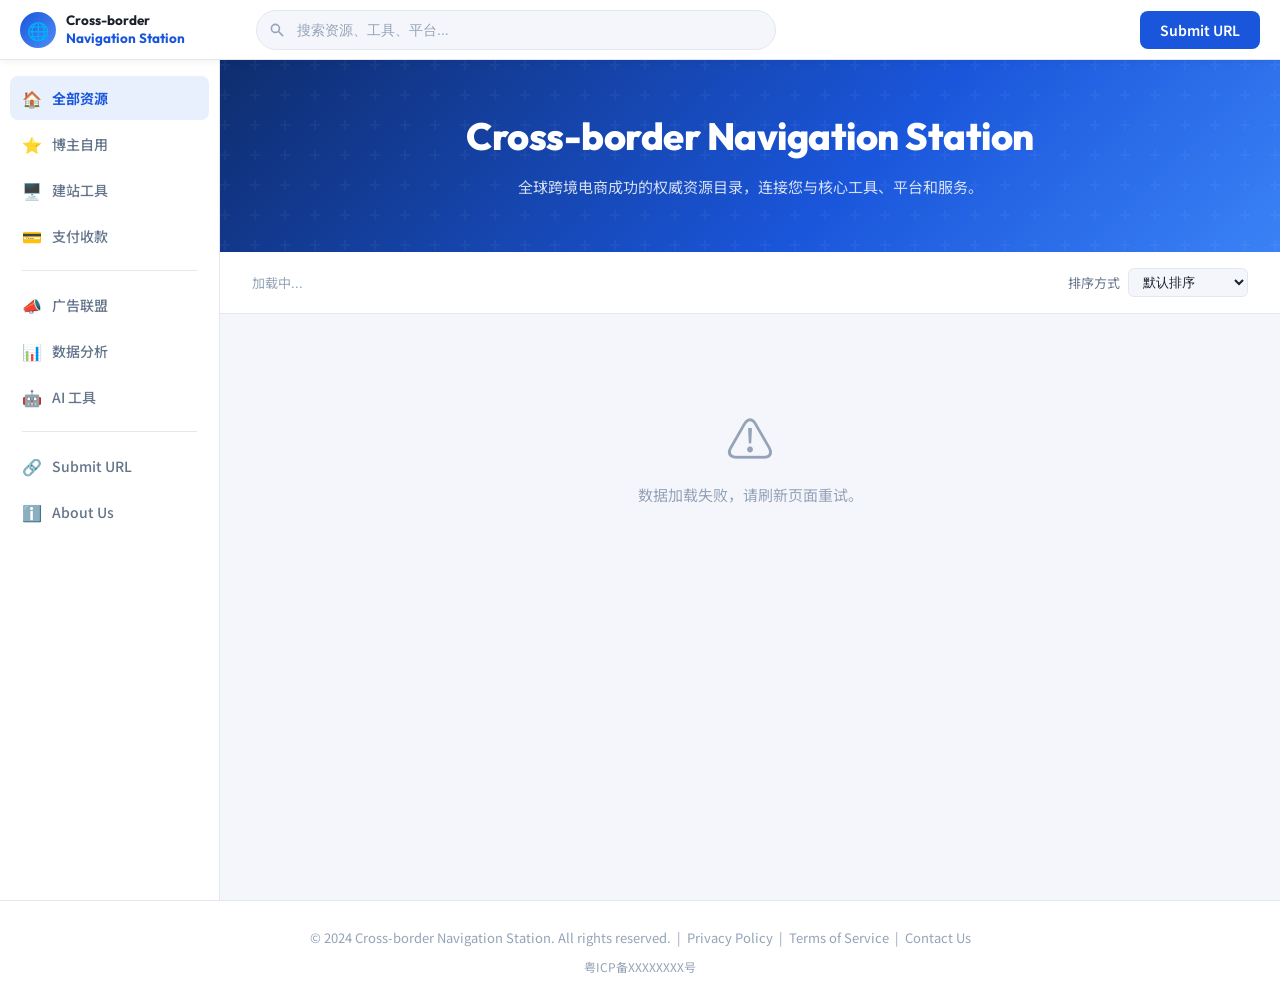
==== files/index.html @ 4e0d9d2a "Add files via upload 上传导航站初始文件" ====
<!DOCTYPE html>
<html lang="zh-CN">
<head>
  <meta charset="UTF-8" />
  <meta name="viewport" content="width=device-width, initial-scale=1.0" />
  <meta name="description" content="跨境导航站 — 全球跨境电商工具与资源的权威目录，连接您与核心工具和服务。" />
  <meta name="keywords" content="跨境电商,跨境导航,出海工具,全球支付,跨境物流,海外营销" />
  <title>跨境导航站 — Cross-border Navigation Station</title>

  <!-- Fonts -->
  <link rel="preconnect" href="https://fonts.googleapis.com" />
  <link rel="preconnect" href="https://fonts.gstatic.com" crossorigin />
  <link href="https://fonts.googleapis.com/css2?family=Outfit:wght@600;700;800&family=Noto+Sans+SC:wght@400;500;700&display=swap" rel="stylesheet" />

  <link rel="stylesheet" href="style.css" />
</head>
<body>

  <!-- ===== Mobile Overlay ===== -->
  <div class="sidebar-overlay" id="sidebar-overlay" aria-hidden="true"></div>

  <!-- ===== Header ===== -->
  <header class="site-header" role="banner">
    <div class="logo-area">
      <div class="logo-icon" aria-hidden="true">🌐</div>
      <div class="logo-text">Cross-border<br><span>Navigation Station</span></div>
    </div>

    <div class="search-wrap" role="search">
      <svg width="16" height="16" viewBox="0 0 20 20" fill="currentColor" aria-hidden="true">
        <path fill-rule="evenodd" d="M8 4a4 4 0 100 8 4 4 0 000-8zM2 8a6 6 0 1110.89 3.476l4.817 4.817a1 1 0 01-1.414 1.414l-4.816-4.816A6 6 0 012 8z" clip-rule="evenodd"/>
      </svg>
      <input
        type="search"
        id="search-input"
        placeholder="搜索资源、工具、平台..."
        autocomplete="off"
        aria-label="搜索资源"
      />
    </div>

    <div class="header-actions">
      <button class="btn-submit" type="button" onclick="alert('Submit URL 功能即将上线！')">Submit URL</button>
      <button class="btn-mobile-menu" id="btn-mobile-menu" type="button" aria-label="打开菜单" aria-expanded="false">
        <svg width="20" height="20" viewBox="0 0 24 24" fill="currentColor">
          <path d="M3 18h18v-2H3v2zm0-5h18v-2H3v2zm0-7v2h18V6H3z"/>
        </svg>
      </button>
    </div>
  </header>

  <!-- ===== Body Layout ===== -->
  <div class="layout">

    <!-- Sidebar -->
    <aside class="sidebar" id="sidebar" role="navigation" aria-label="分类导航">
      <ul class="sidebar-nav" id="sidebar-nav" role="list"></ul>
    </aside>

    <!-- Main -->
    <main class="main-content" id="main-content" role="main">

      <!-- Hero -->
      <section class="hero" aria-label="站点介绍">
        <div class="hero-content">
          <h1>Cross-border Navigation Station</h1>
          <p>全球跨境电商成功的权威资源目录，连接您与核心工具、平台和服务。</p>
        </div>
      </section>

      <!-- Sort Bar -->
      <div class="sort-bar" role="toolbar" aria-label="排序与筛选">
        <span class="result-count" id="result-count" aria-live="polite">加载中...</span>
        <label for="sort-select">排序方式</label>
        <select id="sort-select" aria-label="排序方式">
          <option value="default">默认排序</option>
          <option value="views">按浏览量排序</option>
        </select>
      </div>

      <!-- Dynamic Content Area -->
      <div id="content-area" aria-live="polite" aria-label="资源列表"></div>

    </main>
  </div>

  <!-- ===== Footer ===== -->
  <footer class="site-footer" role="contentinfo">
    <div>
      © 2024 Cross-border Navigation Station. All rights reserved.
      &nbsp;|&nbsp;
      <a href="/privacy" rel="noopener">Privacy Policy</a>
      &nbsp;|&nbsp;
      <a href="/terms" rel="noopener">Terms of Service</a>
      &nbsp;|&nbsp;
      <a href="mailto:contact@cbnavigation.com" rel="noopener">Contact Us</a>
    </div>
    <!-- 备案号预留区域 -->
    <div class="footer-icp">
      <a href="https://beian.miit.gov.cn/" target="_blank" rel="noopener noreferrer">
        粤ICP备XXXXXXXX号
      </a>
    </div>
  </footer>

  <script src="app.js"></script>
</body>
</html>
---- files/style.css ----
/* ===== CSS Variables / Theme ===== */
:root {
  --clr-primary: #1a56db;
  --clr-primary-dark: #1040b0;
  --clr-primary-light: #e8f0fe;
  --clr-accent: #f59e0b;
  --clr-bg: #f4f6fb;
  --clr-surface: #ffffff;
  --clr-surface-2: #f0f4ff;
  --clr-border: #e2e8f0;
  --clr-text: #1a202c;
  --clr-text-sub: #64748b;
  --clr-text-muted: #94a3b8;
  --clr-hero-from: #0f2d6e;
  --clr-hero-to: #1a56db;
  --clr-sidebar-bg: #ffffff;
  --clr-sidebar-hover: #f0f4ff;
  --clr-sidebar-active-bg: #e8f0fe;
  --clr-sidebar-active-text: #1a56db;
  --clr-tag-featured: #1a56db;
  --clr-tag-popular: #059669;
  --clr-tag-hot: #dc2626;
  --clr-tag-new: #7c3aed;
  --clr-tag-enterprise: #b45309;
  --clr-tag-free: #0891b2;
  --radius-card: 12px;
  --radius-btn: 8px;
  --shadow-card: 0 1px 4px rgba(0,0,0,0.07), 0 4px 16px rgba(26,86,219,0.06);
  --shadow-card-hover: 0 8px 32px rgba(26,86,219,0.13);
  --sidebar-width: 220px;
  --header-height: 60px;
  --transition: 0.18s ease;
  --font-sans: 'Noto Sans SC', 'PingFang SC', 'Microsoft YaHei', sans-serif;
  --font-display: 'Outfit', 'Noto Sans SC', sans-serif;
}

/* ===== Reset ===== */
*, *::before, *::after { box-sizing: border-box; margin: 0; padding: 0; }
html { scroll-behavior: smooth; }
body {
  font-family: var(--font-sans);
  background: var(--clr-bg);
  color: var(--clr-text);
  display: flex;
  flex-direction: column;
  min-height: 100vh;
  font-size: 15px;
}
a { text-decoration: none; color: inherit; }
img { display: block; max-width: 100%; }
ul { list-style: none; }
button { cursor: pointer; font-family: inherit; }

/* ===== Layout ===== */
.layout {
  display: flex;
  flex: 1;
  min-height: calc(100vh - var(--header-height));
}

/* ===== Header ===== */
.site-header {
  position: sticky;
  top: 0;
  z-index: 100;
  height: var(--header-height);
  background: var(--clr-surface);
  border-bottom: 1px solid var(--clr-border);
  display: flex;
  align-items: center;
  padding: 0 20px;
  gap: 16px;
  box-shadow: 0 1px 8px rgba(0,0,0,0.06);
}
.logo-area {
  display: flex;
  align-items: center;
  gap: 10px;
  flex-shrink: 0;
  width: var(--sidebar-width);
}
.logo-icon {
  width: 36px;
  height: 36px;
  background: linear-gradient(135deg, var(--clr-primary), #4f8ef7);
  border-radius: 50%;
  display: flex;
  align-items: center;
  justify-content: center;
  color: #fff;
  font-size: 18px;
}
.logo-text {
  font-family: var(--font-display);
  font-size: 13.5px;
  font-weight: 700;
  color: var(--clr-text);
  line-height: 1.3;
}
.logo-text span { color: var(--clr-primary); }

.search-wrap {
  flex: 1;
  max-width: 520px;
  position: relative;
}
.search-wrap svg {
  position: absolute;
  left: 13px;
  top: 50%;
  transform: translateY(-50%);
  color: var(--clr-text-muted);
  pointer-events: none;
}
#search-input {
  width: 100%;
  height: 40px;
  border: 1.5px solid var(--clr-border);
  border-radius: 20px;
  padding: 0 16px 0 40px;
  font-size: 14px;
  background: var(--clr-bg);
  color: var(--clr-text);
  outline: none;
  transition: border-color var(--transition), box-shadow var(--transition);
}
#search-input:focus {
  border-color: var(--clr-primary);
  box-shadow: 0 0 0 3px rgba(26,86,219,0.12);
  background: #fff;
}
#search-input::placeholder { color: var(--clr-text-muted); }

.header-actions {
  margin-left: auto;
  display: flex;
  align-items: center;
  gap: 10px;
}
.btn-submit {
  height: 38px;
  padding: 0 20px;
  background: var(--clr-primary);
  color: #fff;
  border: none;
  border-radius: var(--radius-btn);
  font-size: 14px;
  font-weight: 600;
  transition: background var(--transition), transform var(--transition);
}
.btn-submit:hover { background: var(--clr-primary-dark); transform: translateY(-1px); }
.btn-mobile-menu {
  display: none;
  width: 36px;
  height: 36px;
  background: var(--clr-bg);
  border: 1px solid var(--clr-border);
  border-radius: 8px;
  align-items: center;
  justify-content: center;
  color: var(--clr-text);
}

/* ===== Sidebar ===== */
.sidebar {
  width: var(--sidebar-width);
  background: var(--clr-sidebar-bg);
  border-right: 1px solid var(--clr-border);
  flex-shrink: 0;
  padding: 16px 0;
  position: sticky;
  top: var(--header-height);
  height: calc(100vh - var(--header-height));
  overflow-y: auto;
}
.sidebar-nav { display: flex; flex-direction: column; gap: 2px; padding: 0 10px; }
.nav-item {
  display: flex;
  align-items: center;
  gap: 10px;
  padding: 10px 12px;
  border-radius: 8px;
  font-size: 14px;
  font-weight: 500;
  color: var(--clr-text-sub);
  cursor: pointer;
  transition: background var(--transition), color var(--transition);
  border: none;
  background: transparent;
  width: 100%;
  text-align: left;
}
.nav-item:hover { background: var(--clr-sidebar-hover); color: var(--clr-text); }
.nav-item.active {
  background: var(--clr-sidebar-active-bg);
  color: var(--clr-sidebar-active-text);
  font-weight: 700;
}
.nav-item .nav-icon { font-size: 16px; width: 20px; text-align: center; }
.sidebar-divider { height: 1px; background: var(--clr-border); margin: 10px 12px; }

/* ===== Main Content ===== */
.main-content {
  flex: 1;
  min-width: 0;
  padding: 0 0 40px;
}

/* ===== Hero Banner ===== */
.hero {
  background: linear-gradient(135deg, var(--clr-hero-from) 0%, var(--clr-hero-to) 60%, #3b82f6 100%);
  padding: 52px 40px;
  text-align: center;
  position: relative;
  overflow: hidden;
}
.hero::before {
  content: '';
  position: absolute;
  inset: 0;
  background: url("data:image/svg+xml,%3Csvg width='60' height='60' viewBox='0 0 60 60' xmlns='http://www.w3.org/2000/svg'%3E%3Cg fill='none' fill-rule='evenodd'%3E%3Cg fill='%23ffffff' fill-opacity='0.04'%3E%3Cpath d='M36 34v-4h-2v4h-4v2h4v4h2v-4h4v-2h-4zm0-30V0h-2v4h-4v2h4v4h2V6h4V4h-4zM6 34v-4H4v4H0v2h4v4h2v-4h4v-2H6zM6 4V0H4v4H0v2h4v4h2V6h4V4H6z'/%3E%3C/g%3E%3C/g%3E%3C/svg%3E");
}
.hero-content { position: relative; z-index: 1; }
.hero h1 {
  font-family: var(--font-display);
  font-size: clamp(24px, 4vw, 38px);
  font-weight: 800;
  color: #fff;
  letter-spacing: -0.5px;
  margin-bottom: 14px;
}
.hero p {
  font-size: 15px;
  color: rgba(255,255,255,0.82);
  max-width: 540px;
  margin: 0 auto;
  line-height: 1.7;
}

/* ===== Sort Bar ===== */
.sort-bar {
  display: flex;
  align-items: center;
  justify-content: flex-end;
  gap: 8px;
  padding: 16px 32px;
  border-bottom: 1px solid var(--clr-border);
  background: var(--clr-surface);
}
.sort-bar label { font-size: 13px; color: var(--clr-text-sub); }
#sort-select {
  border: 1px solid var(--clr-border);
  border-radius: 6px;
  padding: 5px 10px;
  font-size: 13px;
  background: var(--clr-bg);
  color: var(--clr-text);
  outline: none;
  cursor: pointer;
}
.result-count {
  font-size: 13px;
  color: var(--clr-text-muted);
  margin-right: auto;
}

/* ===== Sections ===== */
.section { padding: 28px 32px; }
.section-title {
  font-family: var(--font-display);
  font-size: 18px;
  font-weight: 700;
  color: var(--clr-text);
  margin-bottom: 18px;
  display: flex;
  align-items: center;
  gap: 8px;
}
.section-title::after {
  content: '';
  flex: 1;
  height: 1px;
  background: var(--clr-border);
}

/* ===== Cards Grid ===== */
.cards-grid {
  display: grid;
  grid-template-columns: repeat(4, 1fr);
  gap: 16px;
}

/* ===== Card ===== */
.card {
  background: var(--clr-surface);
  border: 1px solid var(--clr-border);
  border-radius: var(--radius-card);
  padding: 18px 16px 16px;
  display: flex;
  flex-direction: column;
  gap: 10px;
  transition: box-shadow var(--transition), transform var(--transition), border-color var(--transition);
  cursor: pointer;
  position: relative;
  overflow: hidden;
}
.card:hover {
  box-shadow: var(--shadow-card-hover);
  transform: translateY(-3px);
  border-color: rgba(26,86,219,0.2);
}
.card-header {
  display: flex;
  align-items: flex-start;
  gap: 10px;
}
.card-logo {
  width: 44px;
  height: 44px;
  border: 1px solid var(--clr-border);
  border-radius: 10px;
  padding: 6px;
  object-fit: contain;
  flex-shrink: 0;
  background: #fff;
}
.card-logo-fallback {
  width: 44px;
  height: 44px;
  border-radius: 10px;
  display: flex;
  align-items: center;
  justify-content: center;
  font-size: 18px;
  background: var(--clr-primary-light);
  flex-shrink: 0;
  font-weight: 700;
  color: var(--clr-primary);
}
.card-name {
  font-size: 14px;
  font-weight: 700;
  color: var(--clr-text);
  line-height: 1.4;
  flex: 1;
  margin-top: 2px;
}
.card-desc {
  font-size: 13px;
  color: var(--clr-text-sub);
  line-height: 1.6;
  flex: 1;
}
.card-footer {
  display: flex;
  align-items: center;
  justify-content: space-between;
  margin-top: auto;
}
.card-tag {
  display: inline-block;
  padding: 2px 8px;
  border-radius: 20px;
  font-size: 11px;
  font-weight: 600;
  letter-spacing: 0.3px;
  color: #fff;
}
.tag-featured { background: var(--clr-tag-featured); }
.tag-popular  { background: var(--clr-tag-popular); }
.tag-hot      { background: var(--clr-tag-hot); }
.tag-new      { background: var(--clr-tag-new); }
.tag-enterprise { background: var(--clr-tag-enterprise); }
.tag-free     { background: var(--clr-tag-free); }

.card-views {
  font-size: 12px;
  color: var(--clr-text-muted);
  display: flex;
  align-items: center;
  gap: 4px;
}
.card-views svg { width: 13px; height: 13px; }

.card-link-btn {
  display: block;
  width: 100%;
  margin-top: 8px;
  height: 32px;
  border: 1.5px solid var(--clr-primary);
  color: var(--clr-primary);
  background: transparent;
  border-radius: 6px;
  font-size: 13px;
  font-weight: 600;
  transition: background var(--transition), color var(--transition);
  text-align: center;
  line-height: 29px;
}
.card-link-btn:hover {
  background: var(--clr-primary);
  color: #fff;
}

/* ===== Empty State ===== */
.empty-state {
  grid-column: 1 / -1;
  text-align: center;
  padding: 60px 20px;
  color: var(--clr-text-muted);
}
.empty-state .empty-icon { font-size: 48px; margin-bottom: 12px; }
.empty-state p { font-size: 15px; }

/* ===== Skeleton Loader ===== */
.skeleton {
  background: linear-gradient(90deg, var(--clr-border) 25%, #e8ecf4 50%, var(--clr-border) 75%);
  background-size: 200% 100%;
  animation: shimmer 1.4s infinite;
  border-radius: 8px;
}
@keyframes shimmer {
  0% { background-position: 200% 0; }
  100% { background-position: -200% 0; }
}
.skeleton-card {
  background: var(--clr-surface);
  border: 1px solid var(--clr-border);
  border-radius: var(--radius-card);
  padding: 18px 16px;
  display: flex;
  flex-direction: column;
  gap: 12px;
}
.sk-logo { width: 44px; height: 44px; border-radius: 10px; }
.sk-title { height: 14px; width: 70%; }
.sk-desc { height: 12px; width: 100%; }
.sk-desc2 { height: 12px; width: 80%; }
.sk-btn { height: 32px; width: 100%; border-radius: 6px; }

/* ===== Footer ===== */
.site-footer {
  background: var(--clr-surface);
  border-top: 1px solid var(--clr-border);
  padding: 24px 32px;
  text-align: center;
  color: var(--clr-text-muted);
  font-size: 13px;
  line-height: 2;
}
.footer-icp { margin-top: 4px; font-size: 12px; }
.footer-icp a { color: var(--clr-text-muted); }
.footer-icp a:hover { color: var(--clr-primary); }

/* ===== Mobile Overlay ===== */
.sidebar-overlay {
  display: none;
  position: fixed;
  inset: 0;
  background: rgba(0,0,0,0.4);
  z-index: 200;
}
.sidebar-overlay.active { display: block; }

/* ===== Responsive ===== */
@media (max-width: 1100px) {
  .cards-grid { grid-template-columns: repeat(3, 1fr); }
}
@media (max-width: 900px) {
  .cards-grid { grid-template-columns: repeat(2, 1fr); }
  .hero { padding: 36px 24px; }
  .section { padding: 22px 20px; }
  .sort-bar { padding: 12px 20px; }
}
@media (max-width: 768px) {
  :root { --sidebar-width: 240px; }
  .sidebar {
    position: fixed;
    top: var(--header-height);
    left: 0;
    height: calc(100vh - var(--header-height));
    z-index: 201;
    transform: translateX(-100%);
    transition: transform 0.26s ease;
  }
  .sidebar.open { transform: translateX(0); }
  .main-content { width: 100%; }
  .logo-area { width: auto; }
  .btn-mobile-menu { display: flex; }
  .cards-grid { grid-template-columns: repeat(2, 1fr); }
}
@media (max-width: 480px) {
  .cards-grid { grid-template-columns: 1fr; }
  .hero h1 { font-size: 22px; }
  .hero p { font-size: 13px; }
  .btn-submit { padding: 0 14px; font-size: 13px; }
}
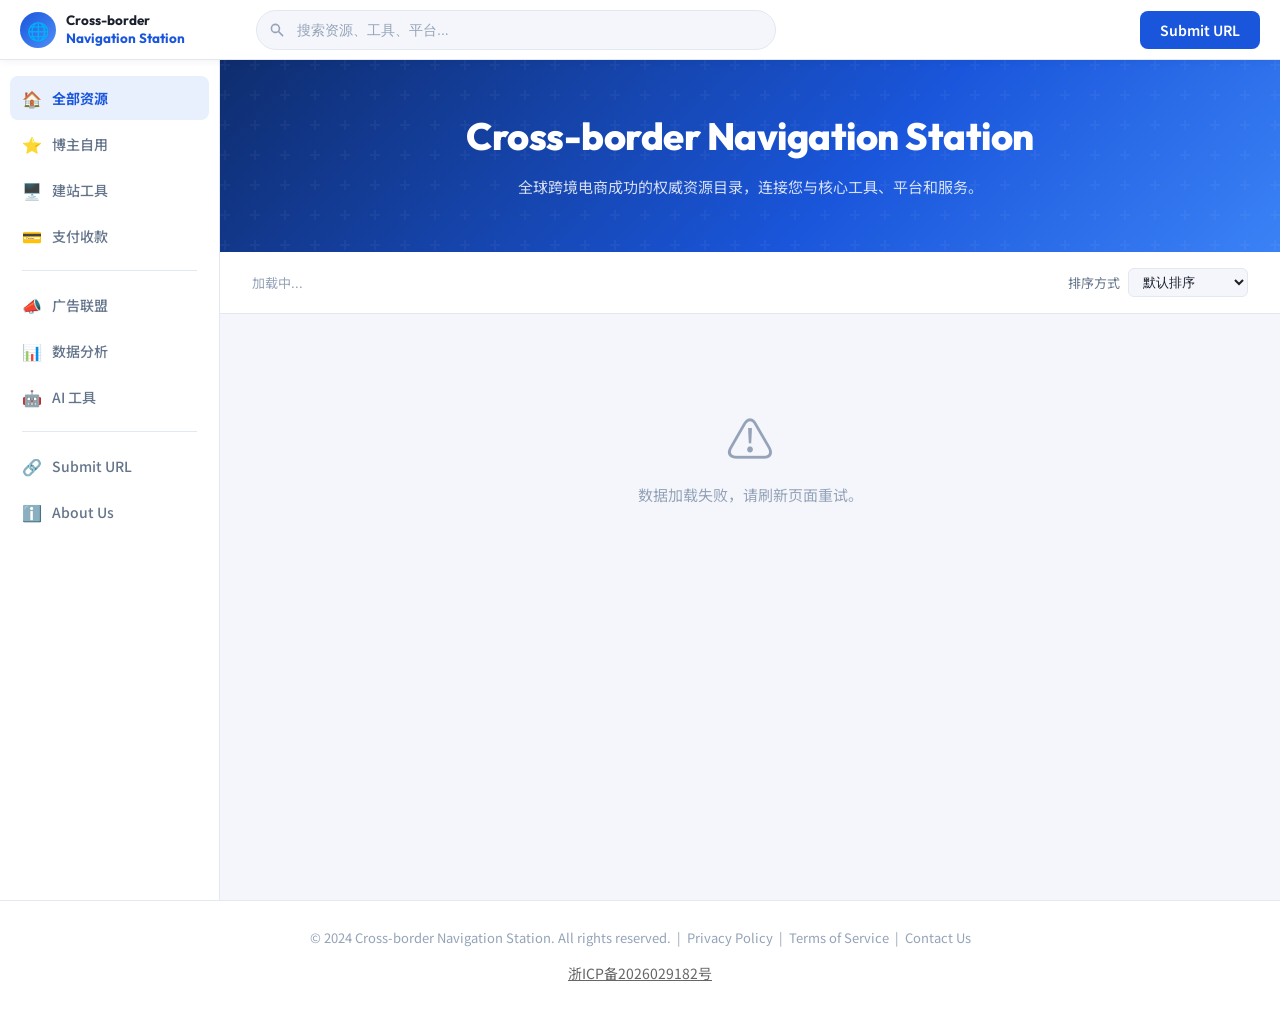
==== commit ed74cd89: "添加 ICP 备案号 浙ICP备2026029182号" ====
--- a/files/index.html
+++ b/files/index.html
@@ -95,10 +95,10 @@
       &nbsp;|&nbsp;
       <a href="mailto:contact@cbnavigation.com" rel="noopener">Contact Us</a>
     </div>
-    <!-- 备案号预留区域 -->
-    <div class="footer-icp">
-      <a href="https://beian.miit.gov.cn/" target="_blank" rel="noopener noreferrer">
-        粤ICP备XXXXXXXX号
+    <!-- 备案号 -->
+    <div class="footer-icp" style="margin-top: 8px; font-size: 14px;">
+      <a href="https://beian.miit.gov.cn/" target="_blank" rel="noopener noreferrer" style="color: #666; text-decoration: underline;">
+        浙ICP备2026029182号
       </a>
     </div>
   </footer>
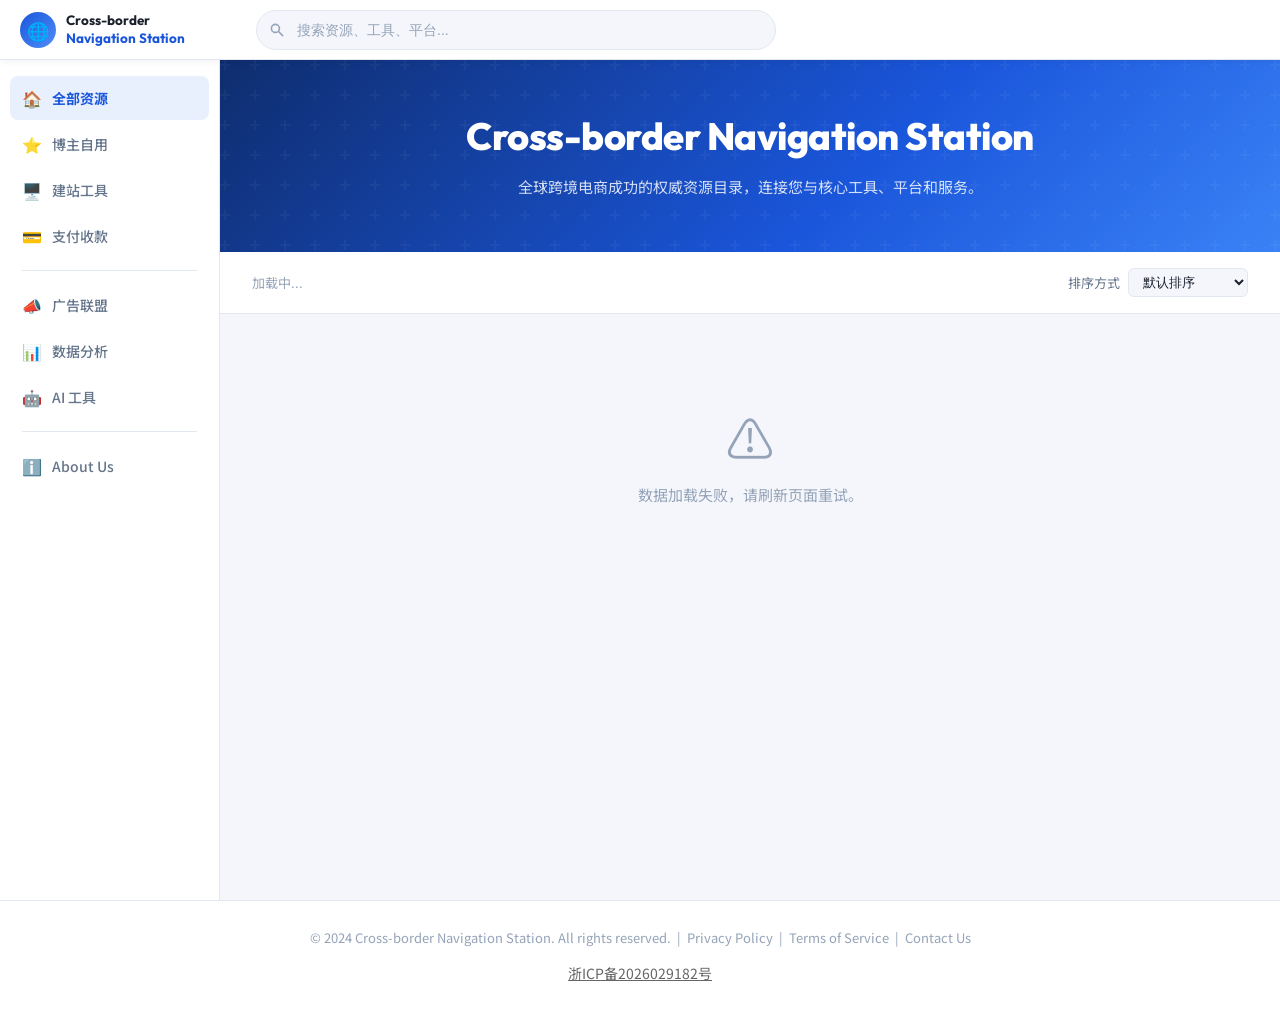
==== commit d7d7d905: "Remove Submit URL button from header and sidebar as requested" ====
--- a/files/index.html
+++ b/files/index.html
@@ -40,7 +40,7 @@
     </div>
 
     <div class="header-actions">
-      <button class="btn-submit" type="button" onclick="alert('Submit URL 功能即将上线！')">Submit URL</button>
+      <!-- Submit URL 按钮已移除 -->
       <button class="btn-mobile-menu" id="btn-mobile-menu" type="button" aria-label="打开菜单" aria-expanded="false">
         <svg width="20" height="20" viewBox="0 0 24 24" fill="currentColor">
           <path d="M3 18h18v-2H3v2zm0-5h18v-2H3v2zm0-7v2h18V6H3z"/>
@@ -105,4 +105,4 @@
 
   <script src="app.js"></script>
 </body>
-</html>
+</html>
--- a/files/style.css
+++ b/files/style.css
@@ -137,18 +137,8 @@
   align-items: center;
   gap: 10px;
 }
-.btn-submit {
-  height: 38px;
-  padding: 0 20px;
-  background: var(--clr-primary);
-  color: #fff;
-  border: none;
-  border-radius: var(--radius-btn);
-  font-size: 14px;
-  font-weight: 600;
-  transition: background var(--transition), transform var(--transition);
-}
-.btn-submit:hover { background: var(--clr-primary-dark); transform: translateY(-1px); }
+/* .btn-submit 样式已完全删除 */
+
 .btn-mobile-menu {
   display: none;
   width: 36px;
@@ -490,8 +480,8 @@
   .cards-grid { grid-template-columns: repeat(2, 1fr); }
 }
 @media (max-width: 480px) {
+  .hero { padding: 28px 16px; }
+  .section { padding: 18px 16px; }
+  .sort-bar { padding: 10px 16px; }
   .cards-grid { grid-template-columns: 1fr; }
-  .hero h1 { font-size: 22px; }
-  .hero p { font-size: 13px; }
-  .btn-submit { padding: 0 14px; font-size: 13px; }
-}
+}
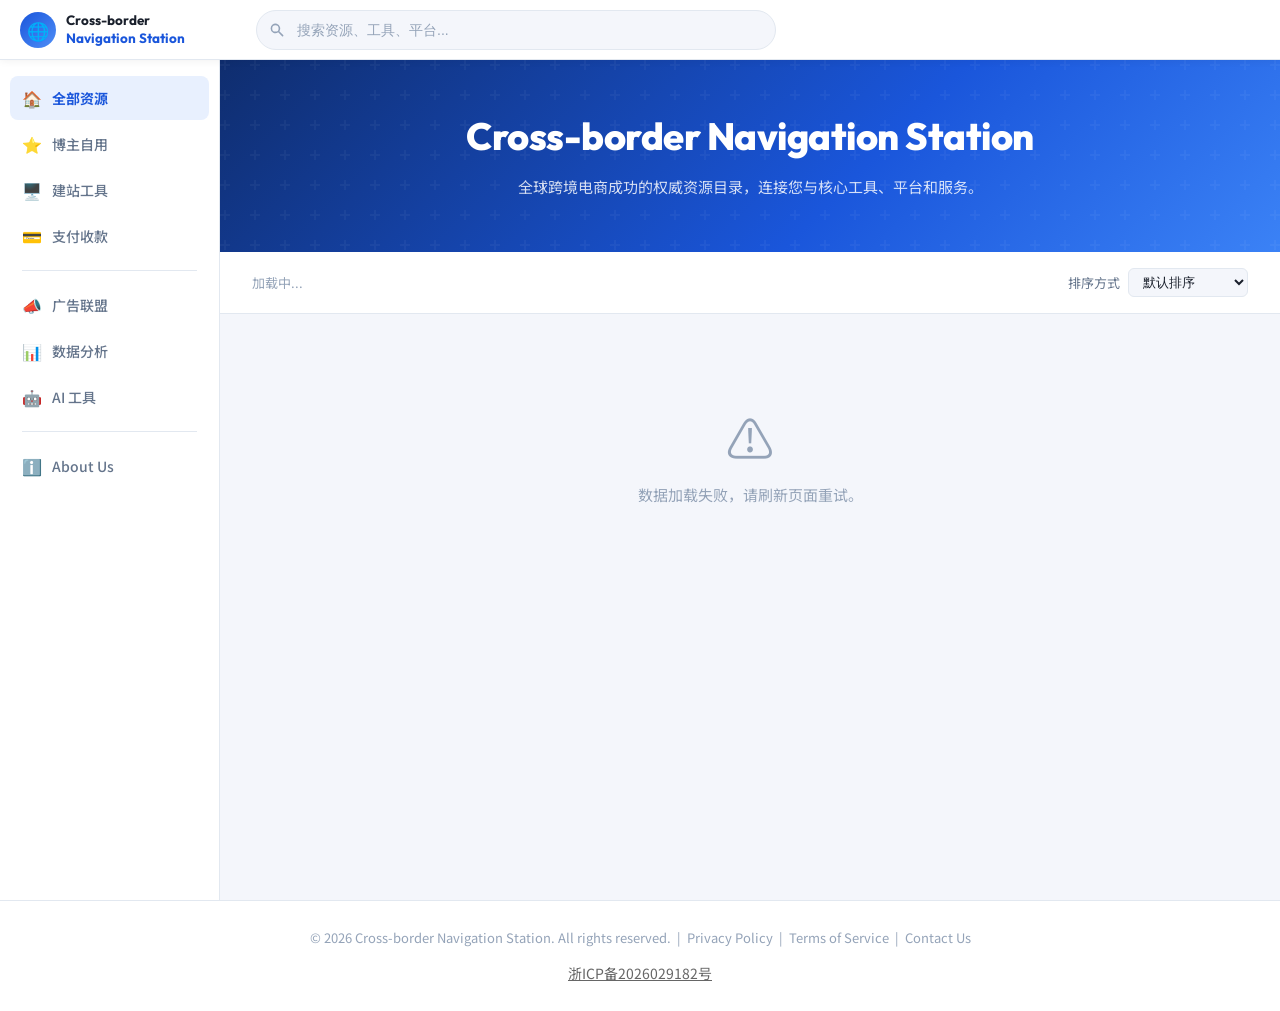
==== commit cf3338a6: "Improve navigation layout search and documentation" ====
--- a/files/index.html
+++ b/files/index.html
@@ -40,7 +40,7 @@
     </div>
 
     <div class="header-actions">
-      <!-- Submit URL 按钮已移除 -->
+      <!-- Submit URL 按钮已完全移除 -->
       <button class="btn-mobile-menu" id="btn-mobile-menu" type="button" aria-label="打开菜单" aria-expanded="false">
         <svg width="20" height="20" viewBox="0 0 24 24" fill="currentColor">
           <path d="M3 18h18v-2H3v2zm0-5h18v-2H3v2zm0-7v2h18V6H3z"/>
@@ -87,11 +87,11 @@
   <!-- ===== Footer ===== -->
   <footer class="site-footer" role="contentinfo">
     <div>
-      © 2024 Cross-border Navigation Station. All rights reserved.
+      © 2026 Cross-border Navigation Station. All rights reserved.
       &nbsp;|&nbsp;
-      <a href="/privacy" rel="noopener">Privacy Policy</a>
+      <a href="privacy.html">Privacy Policy</a>
       &nbsp;|&nbsp;
-      <a href="/terms" rel="noopener">Terms of Service</a>
+      <a href="terms.html">Terms of Service</a>
       &nbsp;|&nbsp;
       <a href="mailto:contact@cbnavigation.com" rel="noopener">Contact Us</a>
     </div>
--- a/files/style.css
+++ b/files/style.css
@@ -137,7 +137,6 @@
   align-items: center;
   gap: 10px;
 }
-/* .btn-submit 样式已完全删除 */
 
 .btn-mobile-menu {
   display: none;
@@ -279,6 +278,13 @@
   grid-template-columns: repeat(4, 1fr);
   gap: 16px;
 }
+.category-pair {
+  display: grid;
+  grid-template-columns: minmax(0, 1fr) minmax(0, 1fr);
+  gap: 0 32px;
+}
+.category-column { min-width: 0; }
+.category-grid { grid-template-columns: repeat(3, minmax(0, 1fr)); }
 
 /* ===== Card ===== */
 .card {
@@ -441,6 +447,33 @@
 .footer-icp { margin-top: 4px; font-size: 12px; }
 .footer-icp a { color: var(--clr-text-muted); }
 .footer-icp a:hover { color: var(--clr-primary); }
+
+/* ===== Legal Pages ===== */
+.legal-page {
+  width: min(860px, calc(100% - 32px));
+  margin: 40px auto;
+  padding: 36px;
+  background: var(--clr-surface);
+  border: 1px solid var(--clr-border);
+  border-radius: var(--radius-card);
+  box-shadow: var(--shadow-card);
+}
+.legal-page h1 {
+  margin-bottom: 8px;
+  font-family: var(--font-display);
+  font-size: 30px;
+}
+.legal-page h2 { margin: 28px 0 10px; font-size: 19px; }
+.legal-page p,
+.legal-page li { color: var(--clr-text-sub); line-height: 1.8; }
+.legal-page ul { list-style: disc; padding-left: 22px; }
+.legal-page .updated { color: var(--clr-text-muted); font-size: 13px; }
+.legal-page .back-link {
+  display: inline-block;
+  margin-top: 30px;
+  color: var(--clr-primary);
+  font-weight: 700;
+}
 
 /* ===== Mobile Overlay ===== */
 .sidebar-overlay {
@@ -478,10 +511,14 @@
   .logo-area { width: auto; }
   .btn-mobile-menu { display: flex; }
   .cards-grid { grid-template-columns: repeat(2, 1fr); }
+  .category-pair { grid-template-columns: 1fr; gap: 28px; }
+  .category-grid { grid-template-columns: repeat(2, minmax(0, 1fr)); }
 }
 @media (max-width: 480px) {
   .hero { padding: 28px 16px; }
   .section { padding: 18px 16px; }
   .sort-bar { padding: 10px 16px; }
   .cards-grid { grid-template-columns: 1fr; }
+  .category-grid { grid-template-columns: 1fr; }
+  .legal-page { margin: 20px auto; padding: 24px 20px; }
 }
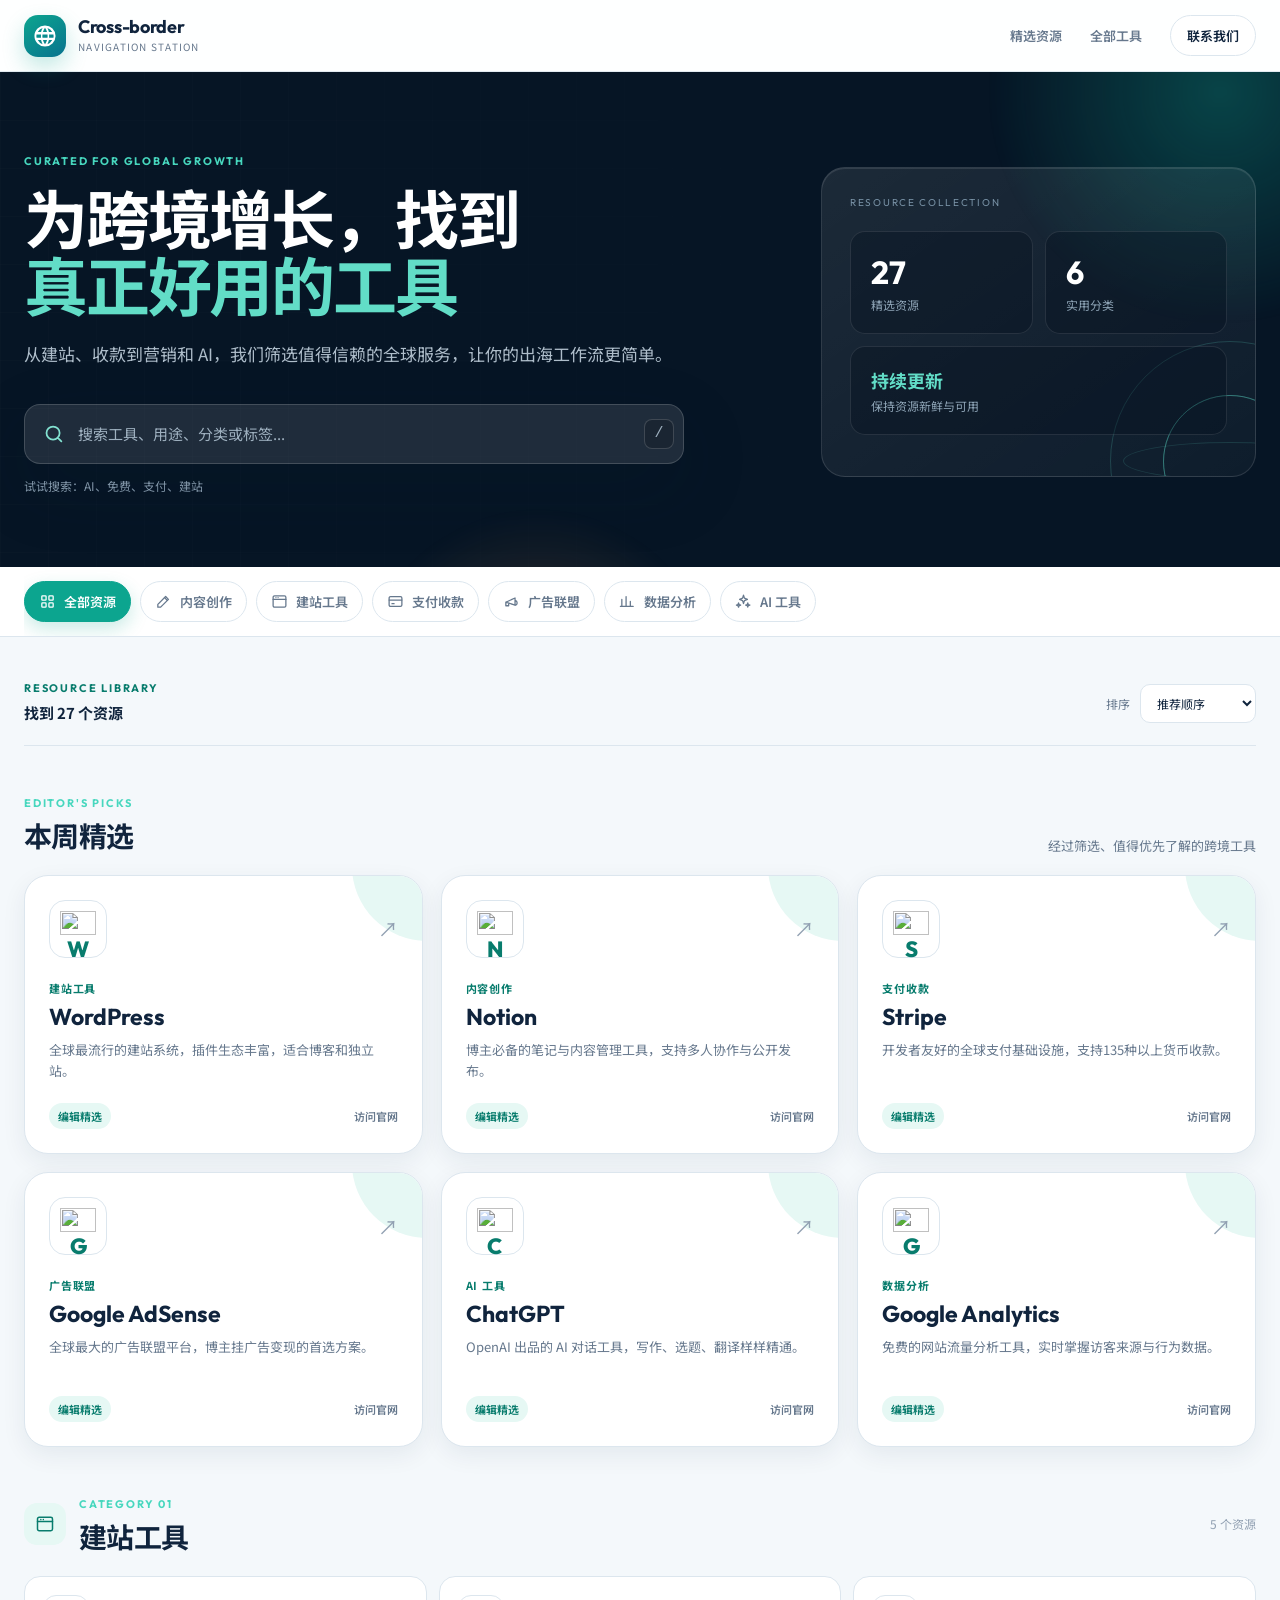
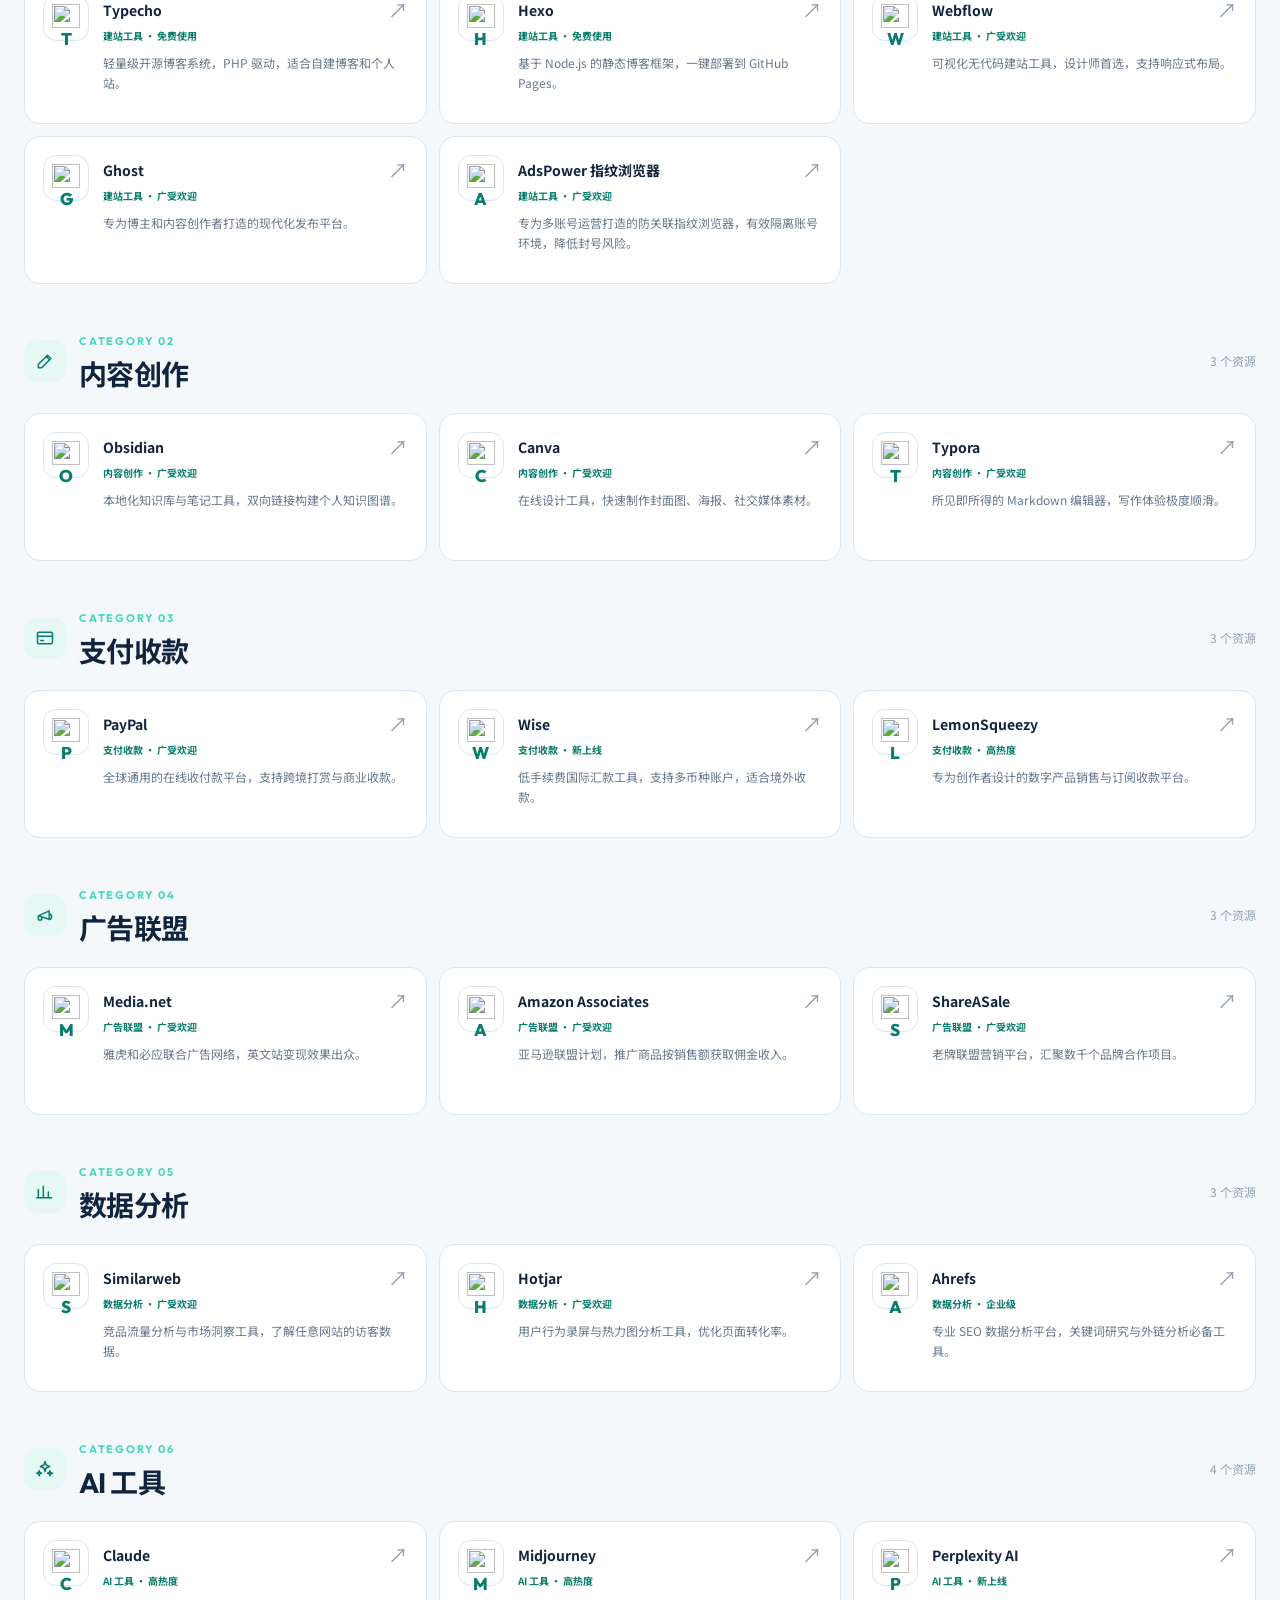
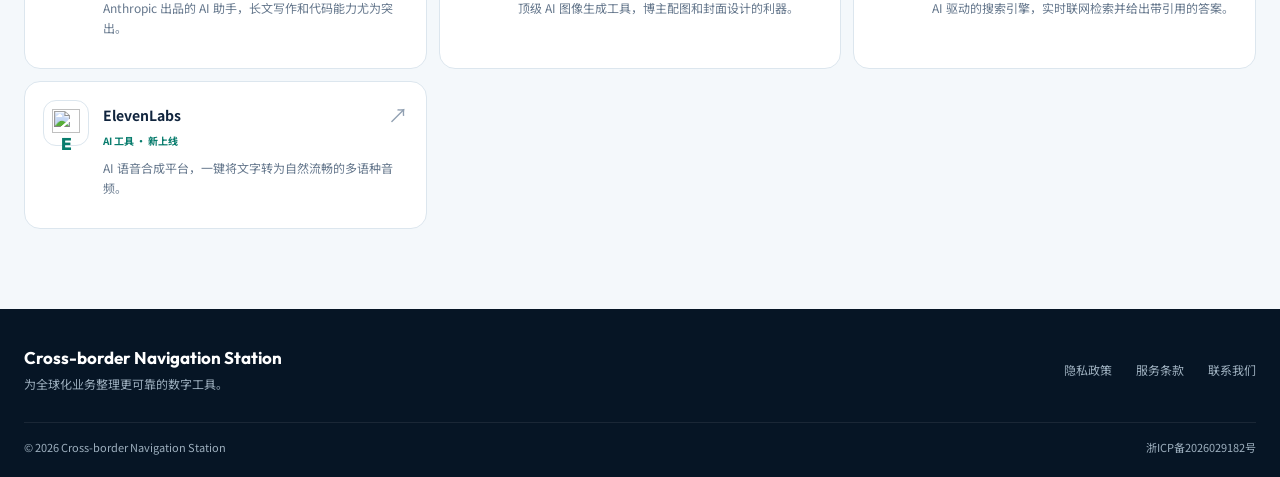
==== commit 4cfac059: "Redesign navigation experience" ====
--- a/files/index.html
+++ b/files/index.html
@@ -3,106 +3,102 @@
 <head>
   <meta charset="UTF-8" />
   <meta name="viewport" content="width=device-width, initial-scale=1.0" />
-  <meta name="description" content="跨境导航站 — 全球跨境电商工具与资源的权威目录，连接您与核心工具和服务。" />
+  <meta name="description" content="跨境导航站 — 精选全球跨境电商工具、平台与服务，帮助出海团队更快找到可靠资源。" />
   <meta name="keywords" content="跨境电商,跨境导航,出海工具,全球支付,跨境物流,海外营销" />
+  <meta name="theme-color" content="#071a2f" />
   <title>跨境导航站 — Cross-border Navigation Station</title>
-
-  <!-- Fonts -->
   <link rel="preconnect" href="https://fonts.googleapis.com" />
   <link rel="preconnect" href="https://fonts.gstatic.com" crossorigin />
-  <link href="https://fonts.googleapis.com/css2?family=Outfit:wght@600;700;800&family=Noto+Sans+SC:wght@400;500;700&display=swap" rel="stylesheet" />
-
+  <link href="https://fonts.googleapis.com/css2?family=Outfit:wght@500;600;700;800&family=Noto+Sans+SC:wght@400;500;600;700&display=swap" rel="stylesheet" />
   <link rel="stylesheet" href="style.css" />
 </head>
 <body>
-
-  <!-- ===== Mobile Overlay ===== -->
-  <div class="sidebar-overlay" id="sidebar-overlay" aria-hidden="true"></div>
-
-  <!-- ===== Header ===== -->
-  <header class="site-header" role="banner">
-    <div class="logo-area">
-      <div class="logo-icon" aria-hidden="true">🌐</div>
-      <div class="logo-text">Cross-border<br><span>Navigation Station</span></div>
-    </div>
-
-    <div class="search-wrap" role="search">
-      <svg width="16" height="16" viewBox="0 0 20 20" fill="currentColor" aria-hidden="true">
-        <path fill-rule="evenodd" d="M8 4a4 4 0 100 8 4 4 0 000-8zM2 8a6 6 0 1110.89 3.476l4.817 4.817a1 1 0 01-1.414 1.414l-4.816-4.816A6 6 0 012 8z" clip-rule="evenodd"/>
-      </svg>
-      <input
-        type="search"
-        id="search-input"
-        placeholder="搜索资源、工具、平台..."
-        autocomplete="off"
-        aria-label="搜索资源"
-      />
-    </div>
-
-    <div class="header-actions">
-      <!-- Submit URL 按钮已完全移除 -->
-      <button class="btn-mobile-menu" id="btn-mobile-menu" type="button" aria-label="打开菜单" aria-expanded="false">
-        <svg width="20" height="20" viewBox="0 0 24 24" fill="currentColor">
-          <path d="M3 18h18v-2H3v2zm0-5h18v-2H3v2zm0-7v2h18V6H3z"/>
-        </svg>
-      </button>
-    </div>
+  <header class="site-header">
+    <a class="brand" href="index.html" aria-label="跨境导航站首页">
+      <span class="brand-mark" aria-hidden="true">
+        <svg viewBox="0 0 32 32"><path d="M16 3a13 13 0 1 0 0 26 13 13 0 0 0 0-26Zm8.9 8h-4.1a21 21 0 0 0-1.8-5 10.1 10.1 0 0 1 5.9 5ZM16 5.7c1.1 1.4 2 3.2 2.5 5.3h-5c.5-2.1 1.4-3.9 2.5-5.3ZM5.6 18a10 10 0 0 1 0-4h5.5a18 18 0 0 0 0 4H5.6Zm1.5 3h4.1a21 21 0 0 0 1.8 5 10.1 10.1 0 0 1-5.9-5Zm4.1-10H7.1A10.1 10.1 0 0 1 13 6a21 21 0 0 0-1.8 5ZM16 26.3c-1.1-1.4-2-3.2-2.5-5.3h5c-.5 2.1-1.4 3.9-2.5 5.3ZM19.1 18h-6.2a15.3 15.3 0 0 1 0-4h6.2a15.3 15.3 0 0 1 0 4Zm-.1 8a21 21 0 0 0 1.8-5h4.1a10.1 10.1 0 0 1-5.9 5Zm2-8a18 18 0 0 0 0-4h5.4a10 10 0 0 1 0 4H21Z"/></svg>
+      </span>
+      <span class="brand-copy">
+        <strong>Cross-border</strong>
+        <small>Navigation Station</small>
+      </span>
+    </a>
+    <nav class="header-nav" aria-label="辅助导航">
+      <a href="#featured">精选资源</a>
+      <a href="#resources">全部工具</a>
+      <a class="header-contact" href="mailto:contact@cbnavigation.com">联系我们</a>
+    </nav>
   </header>
 
-  <!-- ===== Body Layout ===== -->
-  <div class="layout">
+  <main>
+    <section class="hero">
+      <div class="hero-glow hero-glow-one"></div>
+      <div class="hero-glow hero-glow-two"></div>
+      <div class="hero-inner">
+        <div class="hero-copy">
+          <span class="eyebrow">CURATED FOR GLOBAL GROWTH</span>
+          <h1>为跨境增长，找到<br><span>真正好用的工具</span></h1>
+          <p>从建站、收款到营销和 AI，我们筛选值得信赖的全球服务，让你的出海工作流更简单。</p>
+          <div class="hero-search" role="search">
+            <svg viewBox="0 0 24 24" aria-hidden="true"><path d="m21 21-4.3-4.3m2.3-5.2a7.5 7.5 0 1 1-15 0 7.5 7.5 0 0 1 15 0Z"/></svg>
+            <input id="search-input" type="search" placeholder="搜索工具、用途、分类或标签..." autocomplete="off" aria-label="搜索资源" />
+            <kbd>/</kbd>
+          </div>
+          <p class="search-hint">试试搜索：AI、免费、支付、建站</p>
+        </div>
+        <div class="hero-panel" aria-label="资源概览">
+          <div class="hero-panel-label">RESOURCE COLLECTION</div>
+          <div class="stats-grid">
+            <div class="stat-card"><strong id="stat-resources">--</strong><span>精选资源</span></div>
+            <div class="stat-card"><strong id="stat-categories">--</strong><span>实用分类</span></div>
+            <div class="stat-card stat-card-wide"><strong>持续更新</strong><span>保持资源新鲜与可用</span></div>
+          </div>
+          <div class="world-lines" aria-hidden="true">
+            <span></span><span></span><span></span>
+          </div>
+        </div>
+      </div>
+    </section>
 
-    <!-- Sidebar -->
-    <aside class="sidebar" id="sidebar" role="navigation" aria-label="分类导航">
-      <ul class="sidebar-nav" id="sidebar-nav" role="list"></ul>
-    </aside>
+    <section class="category-strip" aria-label="资源分类">
+      <div class="category-nav" id="category-nav"></div>
+    </section>
 
-    <!-- Main -->
-    <main class="main-content" id="main-content" role="main">
+    <div class="content-shell">
+      <div class="content-toolbar">
+        <div>
+          <span class="toolbar-kicker">RESOURCE LIBRARY</span>
+          <span class="result-count" id="result-count" aria-live="polite">正在加载资源...</span>
+        </div>
+        <label class="sort-control">
+          <span>排序</span>
+          <select id="sort-select" aria-label="排序方式">
+            <option value="default">推荐顺序</option>
+            <option value="views">热度优先</option>
+          </select>
+        </label>
+      </div>
+      <div id="content-area" aria-live="polite" aria-label="资源列表"></div>
+    </div>
+  </main>
 
-      <!-- Hero -->
-      <section class="hero" aria-label="站点介绍">
-        <div class="hero-content">
-          <h1>Cross-border Navigation Station</h1>
-          <p>全球跨境电商成功的权威资源目录，连接您与核心工具、平台和服务。</p>
-        </div>
-      </section>
-
-      <!-- Sort Bar -->
-      <div class="sort-bar" role="toolbar" aria-label="排序与筛选">
-        <span class="result-count" id="result-count" aria-live="polite">加载中...</span>
-        <label for="sort-select">排序方式</label>
-        <select id="sort-select" aria-label="排序方式">
-          <option value="default">默认排序</option>
-          <option value="views">按浏览量排序</option>
-        </select>
+  <footer class="site-footer">
+    <div class="footer-main">
+      <div>
+        <strong>Cross-border Navigation Station</strong>
+        <p>为全球化业务整理更可靠的数字工具。</p>
       </div>
-
-      <!-- Dynamic Content Area -->
-      <div id="content-area" aria-live="polite" aria-label="资源列表"></div>
-
-    </main>
-  </div>
-
-  <!-- ===== Footer ===== -->
-  <footer class="site-footer" role="contentinfo">
-    <div>
-      © 2026 Cross-border Navigation Station. All rights reserved.
-      &nbsp;|&nbsp;
-      <a href="privacy.html">Privacy Policy</a>
-      &nbsp;|&nbsp;
-      <a href="terms.html">Terms of Service</a>
-      &nbsp;|&nbsp;
-      <a href="mailto:contact@cbnavigation.com" rel="noopener">Contact Us</a>
+      <div class="footer-links">
+        <a href="privacy.html">隐私政策</a>
+        <a href="terms.html">服务条款</a>
+        <a href="mailto:contact@cbnavigation.com">联系我们</a>
+      </div>
     </div>
-    <!-- 备案号 -->
-    <div class="footer-icp" style="margin-top: 8px; font-size: 14px;">
-      <a href="https://beian.miit.gov.cn/" target="_blank" rel="noopener noreferrer" style="color: #666; text-decoration: underline;">
-        浙ICP备2026029182号
-      </a>
+    <div class="footer-meta">
+      <span>© 2026 Cross-border Navigation Station</span>
+      <a href="https://beian.miit.gov.cn/" target="_blank" rel="noopener noreferrer">浙ICP备2026029182号</a>
     </div>
   </footer>
-
   <script src="app.js"></script>
 </body>
-</html>+</html>
--- a/files/style.css
+++ b/files/style.css
@@ -1,524 +1,304 @@
-/* ===== CSS Variables / Theme ===== */
 :root {
-  --clr-primary: #1a56db;
-  --clr-primary-dark: #1040b0;
-  --clr-primary-light: #e8f0fe;
-  --clr-accent: #f59e0b;
-  --clr-bg: #f4f6fb;
-  --clr-surface: #ffffff;
-  --clr-surface-2: #f0f4ff;
-  --clr-border: #e2e8f0;
-  --clr-text: #1a202c;
-  --clr-text-sub: #64748b;
-  --clr-text-muted: #94a3b8;
-  --clr-hero-from: #0f2d6e;
-  --clr-hero-to: #1a56db;
-  --clr-sidebar-bg: #ffffff;
-  --clr-sidebar-hover: #f0f4ff;
-  --clr-sidebar-active-bg: #e8f0fe;
-  --clr-sidebar-active-text: #1a56db;
-  --clr-tag-featured: #1a56db;
-  --clr-tag-popular: #059669;
-  --clr-tag-hot: #dc2626;
-  --clr-tag-new: #7c3aed;
-  --clr-tag-enterprise: #b45309;
-  --clr-tag-free: #0891b2;
-  --radius-card: 12px;
-  --radius-btn: 8px;
-  --shadow-card: 0 1px 4px rgba(0,0,0,0.07), 0 4px 16px rgba(26,86,219,0.06);
-  --shadow-card-hover: 0 8px 32px rgba(26,86,219,0.13);
-  --sidebar-width: 220px;
-  --header-height: 60px;
-  --transition: 0.18s ease;
+  --navy-950: #061525;
+  --navy-900: #071a2f;
+  --navy-800: #0b2945;
+  --ink: #10243d;
+  --muted: #66788d;
+  --muted-light: #91a0b2;
+  --surface: #ffffff;
+  --surface-soft: #f4f8fb;
+  --line: #dce6ee;
+  --teal: #0ca58f;
+  --teal-dark: #087c6d;
+  --teal-soft: #e6f8f4;
+  --orange: #f29b55;
+  --blue-soft: #e9f2ff;
+  --purple-soft: #f1edff;
+  --radius-lg: 24px;
+  --radius-md: 16px;
+  --shadow-sm: 0 8px 24px rgba(19, 45, 70, 0.07);
+  --shadow-lg: 0 24px 70px rgba(4, 24, 43, 0.16);
   --font-sans: 'Noto Sans SC', 'PingFang SC', 'Microsoft YaHei', sans-serif;
-  --font-display: 'Outfit', 'Noto Sans SC', sans-serif;
-}
-
-/* ===== Reset ===== */
-*, *::before, *::after { box-sizing: border-box; margin: 0; padding: 0; }
+  --font-display: 'Outfit', var(--font-sans);
+}
+
+*, *::before, *::after { box-sizing: border-box; }
 html { scroll-behavior: smooth; }
 body {
+  margin: 0;
+  background: var(--surface-soft);
+  color: var(--ink);
   font-family: var(--font-sans);
-  background: var(--clr-bg);
-  color: var(--clr-text);
-  display: flex;
-  flex-direction: column;
-  min-height: 100vh;
   font-size: 15px;
-}
-a { text-decoration: none; color: inherit; }
+  -webkit-font-smoothing: antialiased;
+}
+a { color: inherit; text-decoration: none; }
+button, input, select { font: inherit; }
+button { cursor: pointer; }
 img { display: block; max-width: 100%; }
-ul { list-style: none; }
-button { cursor: pointer; font-family: inherit; }
-
-/* ===== Layout ===== */
-.layout {
-  display: flex;
-  flex: 1;
-  min-height: calc(100vh - var(--header-height));
-}
-
-/* ===== Header ===== */
+
 .site-header {
   position: sticky;
   top: 0;
-  z-index: 100;
-  height: var(--header-height);
-  background: var(--clr-surface);
-  border-bottom: 1px solid var(--clr-border);
+  z-index: 20;
   display: flex;
   align-items: center;
-  padding: 0 20px;
-  gap: 16px;
-  box-shadow: 0 1px 8px rgba(0,0,0,0.06);
-}
-.logo-area {
-  display: flex;
-  align-items: center;
-  gap: 10px;
-  flex-shrink: 0;
-  width: var(--sidebar-width);
-}
-.logo-icon {
-  width: 36px;
-  height: 36px;
-  background: linear-gradient(135deg, var(--clr-primary), #4f8ef7);
-  border-radius: 50%;
-  display: flex;
-  align-items: center;
-  justify-content: center;
-  color: #fff;
-  font-size: 18px;
-}
-.logo-text {
-  font-family: var(--font-display);
-  font-size: 13.5px;
-  font-weight: 700;
-  color: var(--clr-text);
-  line-height: 1.3;
-}
-.logo-text span { color: var(--clr-primary); }
-
-.search-wrap {
-  flex: 1;
-  max-width: 520px;
-  position: relative;
-}
-.search-wrap svg {
-  position: absolute;
-  left: 13px;
-  top: 50%;
-  transform: translateY(-50%);
-  color: var(--clr-text-muted);
-  pointer-events: none;
-}
-#search-input {
-  width: 100%;
-  height: 40px;
-  border: 1.5px solid var(--clr-border);
-  border-radius: 20px;
-  padding: 0 16px 0 40px;
-  font-size: 14px;
-  background: var(--clr-bg);
-  color: var(--clr-text);
-  outline: none;
-  transition: border-color var(--transition), box-shadow var(--transition);
-}
-#search-input:focus {
-  border-color: var(--clr-primary);
-  box-shadow: 0 0 0 3px rgba(26,86,219,0.12);
-  background: #fff;
-}
-#search-input::placeholder { color: var(--clr-text-muted); }
-
-.header-actions {
-  margin-left: auto;
-  display: flex;
-  align-items: center;
-  gap: 10px;
-}
-
-.btn-mobile-menu {
-  display: none;
-  width: 36px;
-  height: 36px;
-  background: var(--clr-bg);
-  border: 1px solid var(--clr-border);
-  border-radius: 8px;
-  align-items: center;
-  justify-content: center;
-  color: var(--clr-text);
-}
-
-/* ===== Sidebar ===== */
-.sidebar {
-  width: var(--sidebar-width);
-  background: var(--clr-sidebar-bg);
-  border-right: 1px solid var(--clr-border);
-  flex-shrink: 0;
-  padding: 16px 0;
-  position: sticky;
-  top: var(--header-height);
-  height: calc(100vh - var(--header-height));
-  overflow-y: auto;
-}
-.sidebar-nav { display: flex; flex-direction: column; gap: 2px; padding: 0 10px; }
-.nav-item {
-  display: flex;
-  align-items: center;
-  gap: 10px;
-  padding: 10px 12px;
-  border-radius: 8px;
-  font-size: 14px;
-  font-weight: 500;
-  color: var(--clr-text-sub);
-  cursor: pointer;
-  transition: background var(--transition), color var(--transition);
-  border: none;
-  background: transparent;
-  width: 100%;
-  text-align: left;
-}
-.nav-item:hover { background: var(--clr-sidebar-hover); color: var(--clr-text); }
-.nav-item.active {
-  background: var(--clr-sidebar-active-bg);
-  color: var(--clr-sidebar-active-text);
-  font-weight: 700;
-}
-.nav-item .nav-icon { font-size: 16px; width: 20px; text-align: center; }
-.sidebar-divider { height: 1px; background: var(--clr-border); margin: 10px 12px; }
-
-/* ===== Main Content ===== */
-.main-content {
-  flex: 1;
-  min-width: 0;
-  padding: 0 0 40px;
-}
-
-/* ===== Hero Banner ===== */
+  justify-content: space-between;
+  min-height: 72px;
+  padding: 0 max(24px, calc((100vw - 1240px) / 2));
+  background: rgba(255,255,255,.9);
+  border-bottom: 1px solid rgba(220,230,238,.8);
+  backdrop-filter: blur(18px);
+}
+.brand { display: inline-flex; align-items: center; gap: 12px; }
+.brand-mark {
+  display: grid;
+  place-items: center;
+  width: 42px;
+  height: 42px;
+  border-radius: 14px;
+  color: white;
+  background: linear-gradient(145deg, var(--teal), #08738e);
+  box-shadow: 0 10px 22px rgba(12,165,143,.24);
+}
+.brand-mark svg { width: 26px; fill: currentColor; }
+.brand-copy { display: flex; flex-direction: column; line-height: 1.05; }
+.brand-copy strong { font-family: var(--font-display); font-size: 18px; letter-spacing: -.3px; }
+.brand-copy small { margin-top: 5px; color: var(--muted); font-size: 10px; letter-spacing: 1.25px; text-transform: uppercase; }
+.header-nav { display: flex; align-items: center; gap: 28px; color: var(--muted); font-size: 13px; font-weight: 600; }
+.header-nav a:hover { color: var(--teal-dark); }
+.header-contact { padding: 10px 16px; color: var(--ink) !important; border: 1px solid var(--line); border-radius: 999px; background: white; }
+
 .hero {
-  background: linear-gradient(135deg, var(--clr-hero-from) 0%, var(--clr-hero-to) 60%, #3b82f6 100%);
-  padding: 52px 40px;
-  text-align: center;
   position: relative;
   overflow: hidden;
+  color: white;
+  background: var(--navy-950);
 }
 .hero::before {
-  content: '';
   position: absolute;
   inset: 0;
-  background: url("data:image/svg+xml,%3Csvg width='60' height='60' viewBox='0 0 60 60' xmlns='http://www.w3.org/2000/svg'%3E%3Cg fill='none' fill-rule='evenodd'%3E%3Cg fill='%23ffffff' fill-opacity='0.04'%3E%3Cpath d='M36 34v-4h-2v4h-4v2h4v4h2v-4h4v-2h-4zm0-30V0h-2v4h-4v2h4v4h2V6h4V4h-4zM6 34v-4H4v4H0v2h4v4h2v-4h4v-2H6zM6 4V0H4v4H0v2h4v4h2V6h4V4H6z'/%3E%3C/g%3E%3C/g%3E%3C/svg%3E");
-}
-.hero-content { position: relative; z-index: 1; }
+  content: '';
+  opacity: .16;
+  background-image: linear-gradient(rgba(255,255,255,.08) 1px, transparent 1px), linear-gradient(90deg, rgba(255,255,255,.08) 1px, transparent 1px);
+  background-size: 48px 48px;
+  mask-image: linear-gradient(to right, black, transparent 76%);
+}
+.hero-inner {
+  position: relative;
+  z-index: 2;
+  display: grid;
+  grid-template-columns: minmax(0, 1.25fr) minmax(340px, .75fr);
+  gap: 72px;
+  width: min(1240px, calc(100% - 48px));
+  margin: 0 auto;
+  padding: 76px 0 70px;
+}
+.hero-glow { position: absolute; border-radius: 50%; filter: blur(4px); pointer-events: none; }
+.hero-glow-one { width: 480px; height: 480px; right: -180px; top: -220px; background: radial-gradient(circle, rgba(12,165,143,.33), transparent 68%); }
+.hero-glow-two { width: 360px; height: 360px; left: 28%; bottom: -300px; background: radial-gradient(circle, rgba(242,155,85,.2), transparent 70%); }
+.eyebrow, .toolbar-kicker, .section-kicker {
+  color: #47d7be;
+  font-family: var(--font-display);
+  font-size: 11px;
+  font-weight: 700;
+  letter-spacing: 1.8px;
+}
 .hero h1 {
+  margin: 18px 0 18px;
   font-family: var(--font-display);
-  font-size: clamp(24px, 4vw, 38px);
-  font-weight: 800;
-  color: #fff;
-  letter-spacing: -0.5px;
-  margin-bottom: 14px;
-}
-.hero p {
-  font-size: 15px;
-  color: rgba(255,255,255,0.82);
-  max-width: 540px;
+  font-size: clamp(42px, 5vw, 68px);
+  line-height: 1.05;
+  letter-spacing: -2.2px;
+}
+.hero h1 span { color: #62ddc7; }
+.hero-copy > p { max-width: 650px; margin: 0; color: #aebdca; font-size: 17px; line-height: 1.8; }
+.hero-search {
+  display: flex;
+  align-items: center;
+  gap: 12px;
+  max-width: 660px;
+  margin-top: 34px;
+  padding: 7px 9px 7px 18px;
+  border: 1px solid rgba(255,255,255,.16);
+  border-radius: 16px;
+  background: rgba(255,255,255,.1);
+  box-shadow: var(--shadow-lg);
+}
+.hero-search:focus-within { border-color: #50d4bd; box-shadow: 0 0 0 4px rgba(80,212,189,.13), var(--shadow-lg); }
+.hero-search svg { width: 21px; fill: none; stroke: #83e2d1; stroke-width: 2; stroke-linecap: round; }
+.hero-search input { flex: 1; min-width: 0; height: 44px; color: white; border: 0; outline: 0; background: transparent; font-size: 15px; }
+.hero-search input::placeholder { color: #9eb0bf; }
+.hero-search kbd { display: grid; place-items: center; width: 30px; height: 30px; color: #9eb0bf; border: 1px solid rgba(255,255,255,.16); border-radius: 8px; background: rgba(0,0,0,.14); }
+.hero-copy .search-hint { margin-top: 11px; font-size: 12px; color: #7f93a5; }
+.hero-panel {
+  position: relative;
+  align-self: center;
+  min-height: 310px;
+  padding: 28px;
+  overflow: hidden;
+  border: 1px solid rgba(255,255,255,.12);
+  border-radius: var(--radius-lg);
+  background: linear-gradient(145deg, rgba(255,255,255,.09), rgba(255,255,255,.035));
+  box-shadow: inset 0 1px rgba(255,255,255,.1);
+}
+.hero-panel-label { color: #7790a4; font-family: var(--font-display); font-size: 10px; letter-spacing: 1.7px; }
+.stats-grid { position: relative; z-index: 2; display: grid; grid-template-columns: 1fr 1fr; gap: 12px; margin-top: 22px; }
+.stat-card { padding: 20px; border: 1px solid rgba(255,255,255,.1); border-radius: 15px; background: rgba(3,17,30,.35); }
+.stat-card strong { display: block; font-family: var(--font-display); font-size: 32px; color: white; }
+.stat-card span { display: block; margin-top: 4px; color: #8da3b5; font-size: 12px; }
+.stat-card-wide { grid-column: 1 / -1; }
+.stat-card-wide strong { font-size: 18px; color: #62ddc7; }
+.world-lines { position: absolute; width: 240px; height: 240px; right: -95px; bottom: -105px; border: 1px solid rgba(98,221,199,.2); border-radius: 50%; }
+.world-lines::before, .world-lines::after, .world-lines span { position: absolute; inset: 22%; content: ''; border: 1px solid rgba(98,221,199,.15); border-radius: 50%; }
+.world-lines::after { inset: 42% 5%; }
+
+.category-strip { position: sticky; top: 72px; z-index: 15; background: rgba(255,255,255,.95); border-bottom: 1px solid var(--line); backdrop-filter: blur(14px); }
+.category-nav {
+  display: flex;
+  gap: 9px;
+  width: min(1240px, calc(100% - 48px));
   margin: 0 auto;
-  line-height: 1.7;
-}
-
-/* ===== Sort Bar ===== */
-.sort-bar {
-  display: flex;
-  align-items: center;
-  justify-content: flex-end;
-  gap: 8px;
-  padding: 16px 32px;
-  border-bottom: 1px solid var(--clr-border);
-  background: var(--clr-surface);
-}
-.sort-bar label { font-size: 13px; color: var(--clr-text-sub); }
-#sort-select {
-  border: 1px solid var(--clr-border);
-  border-radius: 6px;
-  padding: 5px 10px;
-  font-size: 13px;
-  background: var(--clr-bg);
-  color: var(--clr-text);
-  outline: none;
-  cursor: pointer;
-}
-.result-count {
-  font-size: 13px;
-  color: var(--clr-text-muted);
-  margin-right: auto;
-}
-
-/* ===== Sections ===== */
-.section { padding: 28px 32px; }
-.section-title {
-  font-family: var(--font-display);
-  font-size: 18px;
-  font-weight: 700;
-  color: var(--clr-text);
-  margin-bottom: 18px;
-  display: flex;
+  padding: 14px 0;
+  overflow-x: auto;
+  scrollbar-width: none;
+}
+.category-nav::-webkit-scrollbar { display: none; }
+.category-chip {
+  display: inline-flex;
   align-items: center;
   gap: 8px;
-}
-.section-title::after {
-  content: '';
-  flex: 1;
-  height: 1px;
-  background: var(--clr-border);
-}
-
-/* ===== Cards Grid ===== */
-.cards-grid {
-  display: grid;
-  grid-template-columns: repeat(4, 1fr);
-  gap: 16px;
-}
-.category-pair {
-  display: grid;
-  grid-template-columns: minmax(0, 1fr) minmax(0, 1fr);
-  gap: 0 32px;
-}
-.category-column { min-width: 0; }
-.category-grid { grid-template-columns: repeat(3, minmax(0, 1fr)); }
-
-/* ===== Card ===== */
-.card {
-  background: var(--clr-surface);
-  border: 1px solid var(--clr-border);
-  border-radius: var(--radius-card);
-  padding: 18px 16px 16px;
-  display: flex;
-  flex-direction: column;
-  gap: 10px;
-  transition: box-shadow var(--transition), transform var(--transition), border-color var(--transition);
-  cursor: pointer;
-  position: relative;
-  overflow: hidden;
-}
-.card:hover {
-  box-shadow: var(--shadow-card-hover);
-  transform: translateY(-3px);
-  border-color: rgba(26,86,219,0.2);
-}
-.card-header {
-  display: flex;
-  align-items: flex-start;
-  gap: 10px;
-}
-.card-logo {
-  width: 44px;
-  height: 44px;
-  border: 1px solid var(--clr-border);
-  border-radius: 10px;
-  padding: 6px;
-  object-fit: contain;
-  flex-shrink: 0;
-  background: #fff;
-}
-.card-logo-fallback {
-  width: 44px;
-  height: 44px;
-  border-radius: 10px;
-  display: flex;
-  align-items: center;
-  justify-content: center;
-  font-size: 18px;
-  background: var(--clr-primary-light);
-  flex-shrink: 0;
-  font-weight: 700;
-  color: var(--clr-primary);
-}
-.card-name {
-  font-size: 14px;
-  font-weight: 700;
-  color: var(--clr-text);
-  line-height: 1.4;
-  flex: 1;
-  margin-top: 2px;
-}
-.card-desc {
-  font-size: 13px;
-  color: var(--clr-text-sub);
-  line-height: 1.6;
-  flex: 1;
-}
-.card-footer {
-  display: flex;
-  align-items: center;
-  justify-content: space-between;
-  margin-top: auto;
-}
-.card-tag {
-  display: inline-block;
-  padding: 2px 8px;
-  border-radius: 20px;
-  font-size: 11px;
-  font-weight: 600;
-  letter-spacing: 0.3px;
-  color: #fff;
-}
-.tag-featured { background: var(--clr-tag-featured); }
-.tag-popular  { background: var(--clr-tag-popular); }
-.tag-hot      { background: var(--clr-tag-hot); }
-.tag-new      { background: var(--clr-tag-new); }
-.tag-enterprise { background: var(--clr-tag-enterprise); }
-.tag-free     { background: var(--clr-tag-free); }
-
-.card-views {
-  font-size: 12px;
-  color: var(--clr-text-muted);
-  display: flex;
-  align-items: center;
-  gap: 4px;
-}
-.card-views svg { width: 13px; height: 13px; }
-
-.card-link-btn {
-  display: block;
-  width: 100%;
-  margin-top: 8px;
-  height: 32px;
-  border: 1.5px solid var(--clr-primary);
-  color: var(--clr-primary);
-  background: transparent;
-  border-radius: 6px;
+  flex: 0 0 auto;
+  padding: 10px 14px;
+  color: var(--muted);
+  border: 1px solid var(--line);
+  border-radius: 999px;
+  background: white;
   font-size: 13px;
   font-weight: 600;
-  transition: background var(--transition), color var(--transition);
-  text-align: center;
-  line-height: 29px;
-}
-.card-link-btn:hover {
-  background: var(--clr-primary);
-  color: #fff;
-}
-
-/* ===== Empty State ===== */
-.empty-state {
-  grid-column: 1 / -1;
-  text-align: center;
-  padding: 60px 20px;
-  color: var(--clr-text-muted);
-}
-.empty-state .empty-icon { font-size: 48px; margin-bottom: 12px; }
-.empty-state p { font-size: 15px; }
-
-/* ===== Skeleton Loader ===== */
-.skeleton {
-  background: linear-gradient(90deg, var(--clr-border) 25%, #e8ecf4 50%, var(--clr-border) 75%);
-  background-size: 200% 100%;
-  animation: shimmer 1.4s infinite;
-  border-radius: 8px;
-}
-@keyframes shimmer {
-  0% { background-position: 200% 0; }
-  100% { background-position: -200% 0; }
-}
-.skeleton-card {
-  background: var(--clr-surface);
-  border: 1px solid var(--clr-border);
-  border-radius: var(--radius-card);
-  padding: 18px 16px;
+  transition: .18s ease;
+}
+.category-chip svg { width: 17px; height: 17px; fill: none; stroke: currentColor; stroke-width: 1.8; stroke-linecap: round; stroke-linejoin: round; }
+.category-chip:hover { color: var(--teal-dark); border-color: #9bd9cf; transform: translateY(-1px); }
+.category-chip.active { color: white; border-color: var(--teal); background: var(--teal); box-shadow: 0 7px 18px rgba(12,165,143,.22); }
+
+.content-shell { width: min(1240px, calc(100% - 48px)); margin: 0 auto; padding: 44px 0 80px; }
+.content-toolbar { scroll-margin-top: 150px; display: flex; align-items: end; justify-content: space-between; padding-bottom: 22px; border-bottom: 1px solid var(--line); }
+.toolbar-kicker { display: block; margin-bottom: 7px; color: var(--teal-dark); }
+.result-count { color: var(--ink); font-size: 15px; font-weight: 700; }
+.sort-control { display: flex; align-items: center; gap: 10px; color: var(--muted); font-size: 12px; }
+.sort-control select { padding: 9px 34px 9px 12px; color: var(--ink); border: 1px solid var(--line); border-radius: 10px; outline: 0; background: white; }
+.content-section, .resource-section { padding-top: 44px; }
+.section-heading { display: flex; align-items: end; justify-content: space-between; gap: 20px; margin-bottom: 20px; }
+.section-heading h2 { margin: 4px 0 0; font-family: var(--font-display); font-size: 28px; letter-spacing: -.6px; }
+.section-heading > p { margin: 0; color: var(--muted); font-size: 13px; }
+.section-heading.compact { align-items: center; }
+.section-title-with-icon { display: flex; align-items: center; gap: 13px; }
+.section-icon { display: grid; place-items: center; width: 42px; height: 42px; color: var(--teal-dark); border-radius: 13px; background: var(--teal-soft); }
+.section-icon svg { width: 20px; height: 20px; fill: none; stroke: currentColor; stroke-width: 1.8; stroke-linecap: round; stroke-linejoin: round; }
+.section-count { color: var(--muted-light); font-size: 12px; }
+
+.featured-grid { display: grid; grid-template-columns: repeat(3, minmax(0,1fr)); gap: 18px; }
+.featured-card {
+  position: relative;
   display: flex;
   flex-direction: column;
-  gap: 12px;
-}
-.sk-logo { width: 44px; height: 44px; border-radius: 10px; }
-.sk-title { height: 14px; width: 70%; }
-.sk-desc { height: 12px; width: 100%; }
-.sk-desc2 { height: 12px; width: 80%; }
-.sk-btn { height: 32px; width: 100%; border-radius: 6px; }
-
-/* ===== Footer ===== */
-.site-footer {
-  background: var(--clr-surface);
-  border-top: 1px solid var(--clr-border);
-  padding: 24px 32px;
-  text-align: center;
-  color: var(--clr-text-muted);
-  font-size: 13px;
-  line-height: 2;
-}
-.footer-icp { margin-top: 4px; font-size: 12px; }
-.footer-icp a { color: var(--clr-text-muted); }
-.footer-icp a:hover { color: var(--clr-primary); }
-
-/* ===== Legal Pages ===== */
-.legal-page {
-  width: min(860px, calc(100% - 32px));
-  margin: 40px auto;
-  padding: 36px;
-  background: var(--clr-surface);
-  border: 1px solid var(--clr-border);
-  border-radius: var(--radius-card);
-  box-shadow: var(--shadow-card);
-}
-.legal-page h1 {
-  margin-bottom: 8px;
-  font-family: var(--font-display);
-  font-size: 30px;
-}
-.legal-page h2 { margin: 28px 0 10px; font-size: 19px; }
-.legal-page p,
-.legal-page li { color: var(--clr-text-sub); line-height: 1.8; }
-.legal-page ul { list-style: disc; padding-left: 22px; }
-.legal-page .updated { color: var(--clr-text-muted); font-size: 13px; }
-.legal-page .back-link {
-  display: inline-block;
-  margin-top: 30px;
-  color: var(--clr-primary);
-  font-weight: 700;
-}
-
-/* ===== Mobile Overlay ===== */
-.sidebar-overlay {
-  display: none;
-  position: fixed;
-  inset: 0;
-  background: rgba(0,0,0,0.4);
-  z-index: 200;
-}
-.sidebar-overlay.active { display: block; }
-
-/* ===== Responsive ===== */
-@media (max-width: 1100px) {
-  .cards-grid { grid-template-columns: repeat(3, 1fr); }
-}
-@media (max-width: 900px) {
-  .cards-grid { grid-template-columns: repeat(2, 1fr); }
-  .hero { padding: 36px 24px; }
-  .section { padding: 22px 20px; }
-  .sort-bar { padding: 12px 20px; }
-}
-@media (max-width: 768px) {
-  :root { --sidebar-width: 240px; }
-  .sidebar {
-    position: fixed;
-    top: var(--header-height);
-    left: 0;
-    height: calc(100vh - var(--header-height));
-    z-index: 201;
-    transform: translateX(-100%);
-    transition: transform 0.26s ease;
-  }
-  .sidebar.open { transform: translateX(0); }
-  .main-content { width: 100%; }
-  .logo-area { width: auto; }
-  .btn-mobile-menu { display: flex; }
-  .cards-grid { grid-template-columns: repeat(2, 1fr); }
-  .category-pair { grid-template-columns: 1fr; gap: 28px; }
-  .category-grid { grid-template-columns: repeat(2, minmax(0, 1fr)); }
-}
-@media (max-width: 480px) {
-  .hero { padding: 28px 16px; }
-  .section { padding: 18px 16px; }
-  .sort-bar { padding: 10px 16px; }
-  .cards-grid { grid-template-columns: 1fr; }
-  .category-grid { grid-template-columns: 1fr; }
-  .legal-page { margin: 20px auto; padding: 24px 20px; }
-}+  min-height: 275px;
+  padding: 24px;
+  overflow: hidden;
+  border: 1px solid var(--line);
+  border-radius: var(--radius-lg);
+  background: var(--surface);
+  box-shadow: var(--shadow-sm);
+  transition: transform .2s ease, box-shadow .2s ease, border-color .2s ease;
+}
+.featured-card::after { position: absolute; width: 150px; height: 150px; right: -80px; top: -85px; content: ''; border-radius: 50%; background: var(--teal-soft); }
+.featured-card:hover { transform: translateY(-5px); border-color: #b5dcd5; box-shadow: 0 18px 45px rgba(19,45,70,.12); }
+.featured-card-top, .resource-card-heading { display: flex; align-items: center; justify-content: space-between; }
+.featured-logo, .resource-logo { position: relative; z-index: 2; display: grid; place-items: center; background: white; border: 1px solid var(--line); }
+.featured-logo { width: 58px; height: 58px; padding: 10px; border-radius: 16px; }
+.featured-logo img, .resource-logo img { width: 100%; height: 100%; object-fit: contain; }
+.logo-fallback { display: grid; place-items: center; width: 100%; height: 100%; color: var(--teal-dark); font-family: var(--font-display); font-size: 22px; font-weight: 800; }
+.card-arrow { position: relative; z-index: 2; color: var(--muted-light); font-size: 20px; transition: transform .18s ease, color .18s ease; }
+.featured-card:hover .card-arrow, .resource-card:hover .card-arrow { color: var(--teal-dark); transform: translate(2px,-2px); }
+.card-eyebrow { margin-top: 22px; color: var(--teal-dark); font-size: 11px; font-weight: 700; letter-spacing: .8px; }
+.featured-card h3 { margin: 6px 0 8px; font-family: var(--font-display); font-size: 23px; }
+.featured-card p { margin: 0 0 22px; color: var(--muted); font-size: 13px; line-height: 1.65; }
+.card-bottom { display: flex; align-items: center; justify-content: space-between; gap: 12px; margin-top: auto; color: var(--muted); font-size: 11px; font-weight: 600; }
+.tag { padding: 5px 9px; border-radius: 999px; color: var(--teal-dark); background: var(--teal-soft); }
+.tag-hot { color: #a74c12; background: #fff0e4; }
+.tag-new { color: #6447a4; background: var(--purple-soft); }
+.tag-free { color: #176398; background: var(--blue-soft); }
+
+.resource-grid { display: grid; grid-template-columns: repeat(3, minmax(0,1fr)); gap: 12px; }
+.resource-card {
+  display: flex;
+  align-items: flex-start;
+  gap: 14px;
+  min-height: 148px;
+  padding: 18px;
+  border: 1px solid var(--line);
+  border-radius: var(--radius-md);
+  background: var(--surface);
+  transition: transform .18s ease, box-shadow .18s ease, border-color .18s ease;
+}
+.resource-card:hover { transform: translateY(-3px); border-color: #aed8d1; box-shadow: var(--shadow-sm); }
+.resource-logo { flex: 0 0 auto; width: 46px; height: 46px; padding: 8px; border-radius: 13px; }
+.resource-logo .logo-fallback { font-size: 17px; }
+.resource-card-copy { display: flex; flex-direction: column; min-width: 0; flex: 1; }
+.resource-card-heading strong { overflow: hidden; color: var(--ink); font-size: 14px; text-overflow: ellipsis; white-space: nowrap; }
+.resource-card-meta { margin-top: 4px; color: var(--teal-dark); font-size: 10px; font-weight: 700; }
+.resource-card-desc { display: -webkit-box; overflow: hidden; margin-top: 10px; color: var(--muted); font-size: 12px; line-height: 1.65; -webkit-box-orient: vertical; -webkit-line-clamp: 2; }
+
+.empty-state { margin: 52px 0; padding: 70px 24px; text-align: center; border: 1px dashed #bfd0dd; border-radius: var(--radius-lg); background: white; }
+.empty-symbol { display: grid; place-items: center; width: 52px; height: 52px; margin: 0 auto 16px; color: var(--teal-dark); border-radius: 50%; background: var(--teal-soft); font-family: var(--font-display); font-size: 22px; font-weight: 800; }
+.empty-state h2 { margin: 0; font-family: var(--font-display); }
+.empty-state p { margin: 8px 0 0; color: var(--muted); }
+.skeleton { overflow: hidden; background: linear-gradient(90deg,#e9eff3 25%,#f7fafb 50%,#e9eff3 75%); background-size: 200% 100%; animation: shimmer 1.4s infinite; }
+.skeleton-card { min-height: 275px; border-radius: var(--radius-lg); }
+.skeleton-heading { width: 180px; height: 34px; border-radius: 9px; background: #e6edf2; }
+@keyframes shimmer { to { background-position: -200% 0; } }
+
+.site-footer { color: #9dafbe; background: var(--navy-950); }
+.footer-main, .footer-meta { display: flex; align-items: center; justify-content: space-between; gap: 24px; width: min(1240px, calc(100% - 48px)); margin: 0 auto; }
+.footer-main { padding: 38px 0 30px; }
+.footer-main strong { color: white; font-family: var(--font-display); font-size: 17px; }
+.footer-main p { margin: 7px 0 0; font-size: 12px; }
+.footer-links { display: flex; gap: 24px; font-size: 12px; }
+.footer-links a:hover, .footer-meta a:hover { color: #62ddc7; }
+.footer-meta { padding: 16px 0 22px; border-top: 1px solid rgba(255,255,255,.08); font-size: 11px; }
+
+.legal-page { width: min(860px, calc(100% - 32px)); margin: 40px auto; padding: 38px; border: 1px solid var(--line); border-radius: var(--radius-lg); background: white; box-shadow: var(--shadow-sm); }
+.legal-page h1 { margin: 0 0 8px; font-family: var(--font-display); font-size: 32px; }
+.legal-page h2 { margin: 28px 0 10px; font-size: 18px; }
+.legal-page p, .legal-page li { color: var(--muted); line-height: 1.8; }
+.legal-page .updated { color: var(--muted-light); font-size: 12px; }
+.legal-page .back-link { display: inline-block; margin-top: 28px; color: var(--teal-dark); font-weight: 700; }
+
+@media (max-width: 980px) {
+  .hero-inner { grid-template-columns: 1fr; gap: 40px; padding: 58px 0; }
+  .hero-panel { min-height: auto; }
+  .featured-grid, .resource-grid { grid-template-columns: repeat(2, minmax(0,1fr)); }
+}
+@media (max-width: 720px) {
+  .site-header { min-height: 64px; padding: 0 18px; }
+  .brand-mark { width: 38px; height: 38px; }
+  .brand-copy strong { font-size: 16px; }
+  .header-nav a:not(.header-contact) { display: none; }
+  .header-contact { padding: 8px 12px; font-size: 11px; }
+  .hero-inner, .category-nav, .content-shell, .footer-main, .footer-meta { width: min(100% - 32px, 1240px); }
+  .hero-inner { padding: 48px 0; }
+  .hero h1 { font-size: clamp(38px, 12vw, 52px); letter-spacing: -1.5px; }
+  .hero-copy > p { font-size: 15px; }
+  .hero-search { padding-left: 14px; }
+  .hero-search kbd { display: none; }
+  .category-strip { top: 64px; }
+  .content-shell { padding-top: 32px; }
+  .content-toolbar, .section-heading, .footer-main, .footer-meta { align-items: flex-start; flex-direction: column; }
+  .section-heading > p { display: none; }
+  .featured-grid, .resource-grid { grid-template-columns: 1fr; }
+  .featured-card { min-height: 250px; }
+  .resource-card { min-height: 132px; }
+  .footer-links { flex-wrap: wrap; }
+  .legal-page { margin: 20px auto; padding: 26px 20px; }
+}
